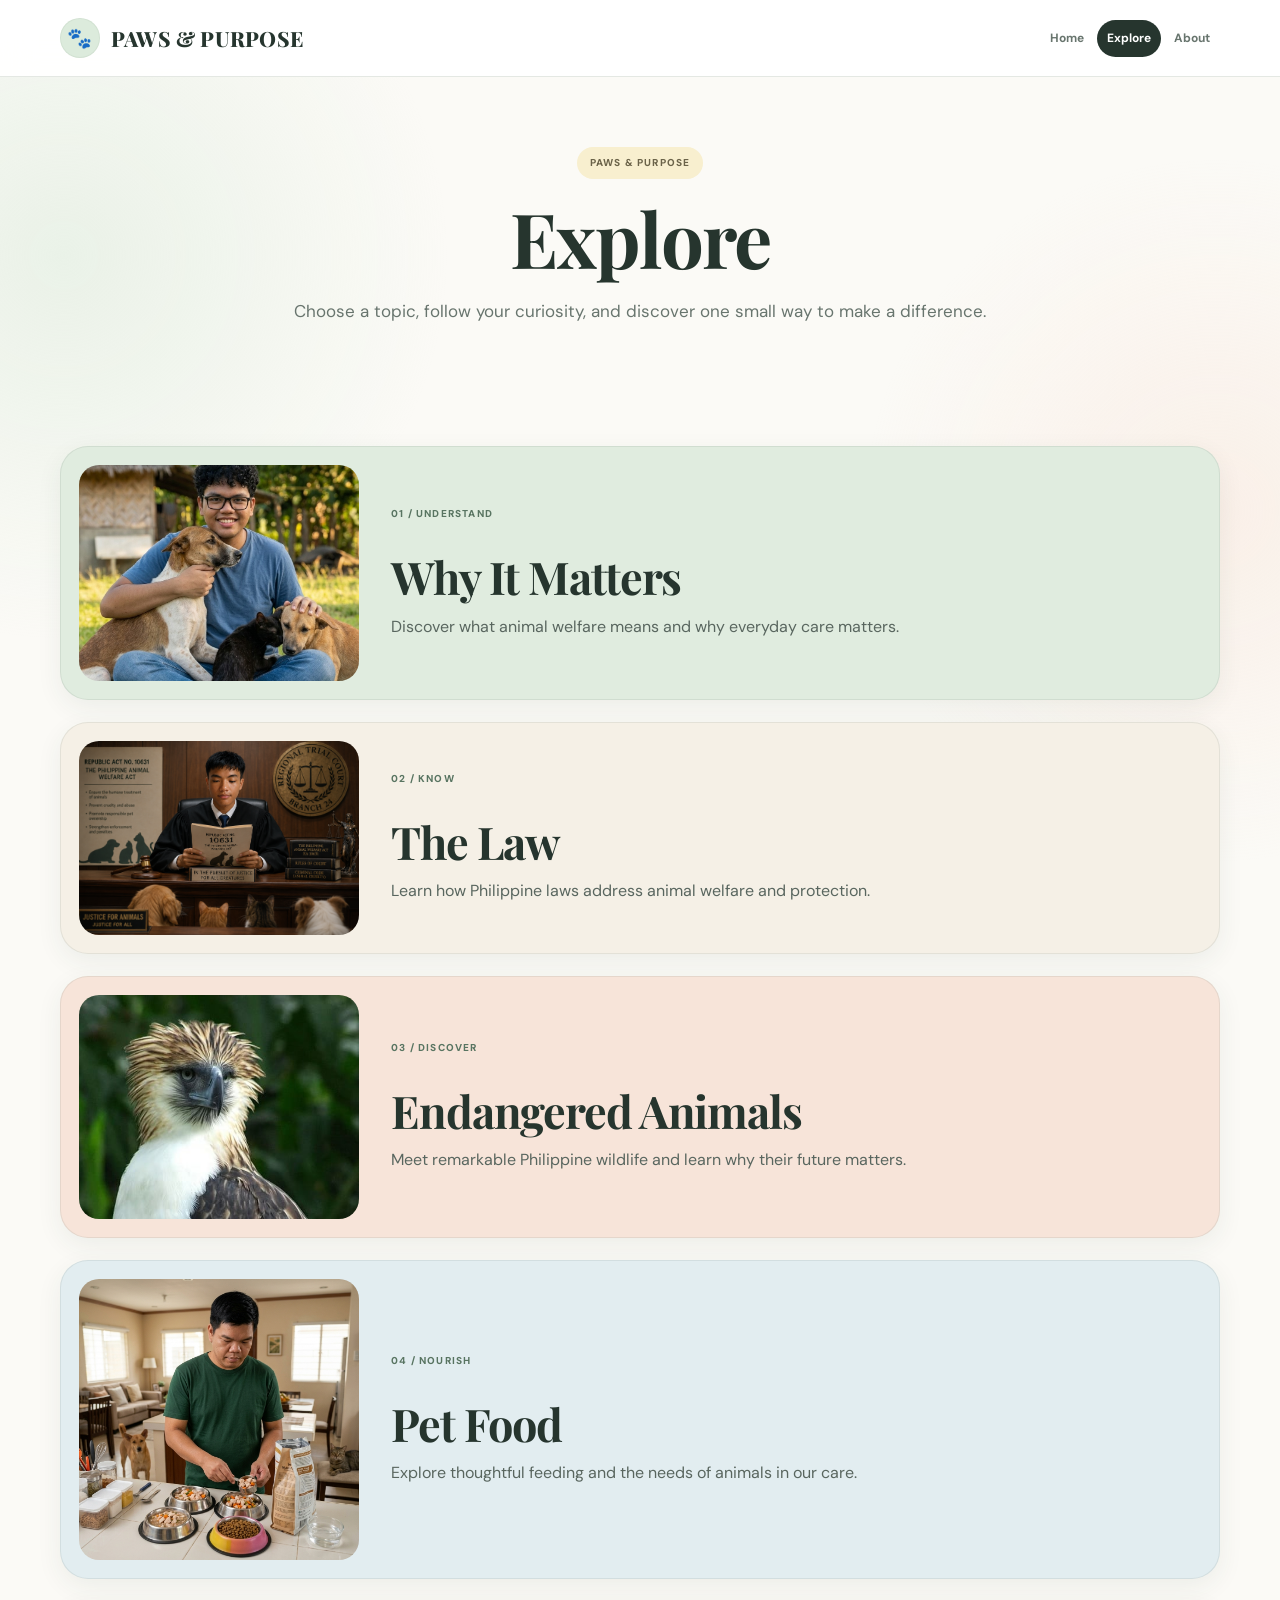
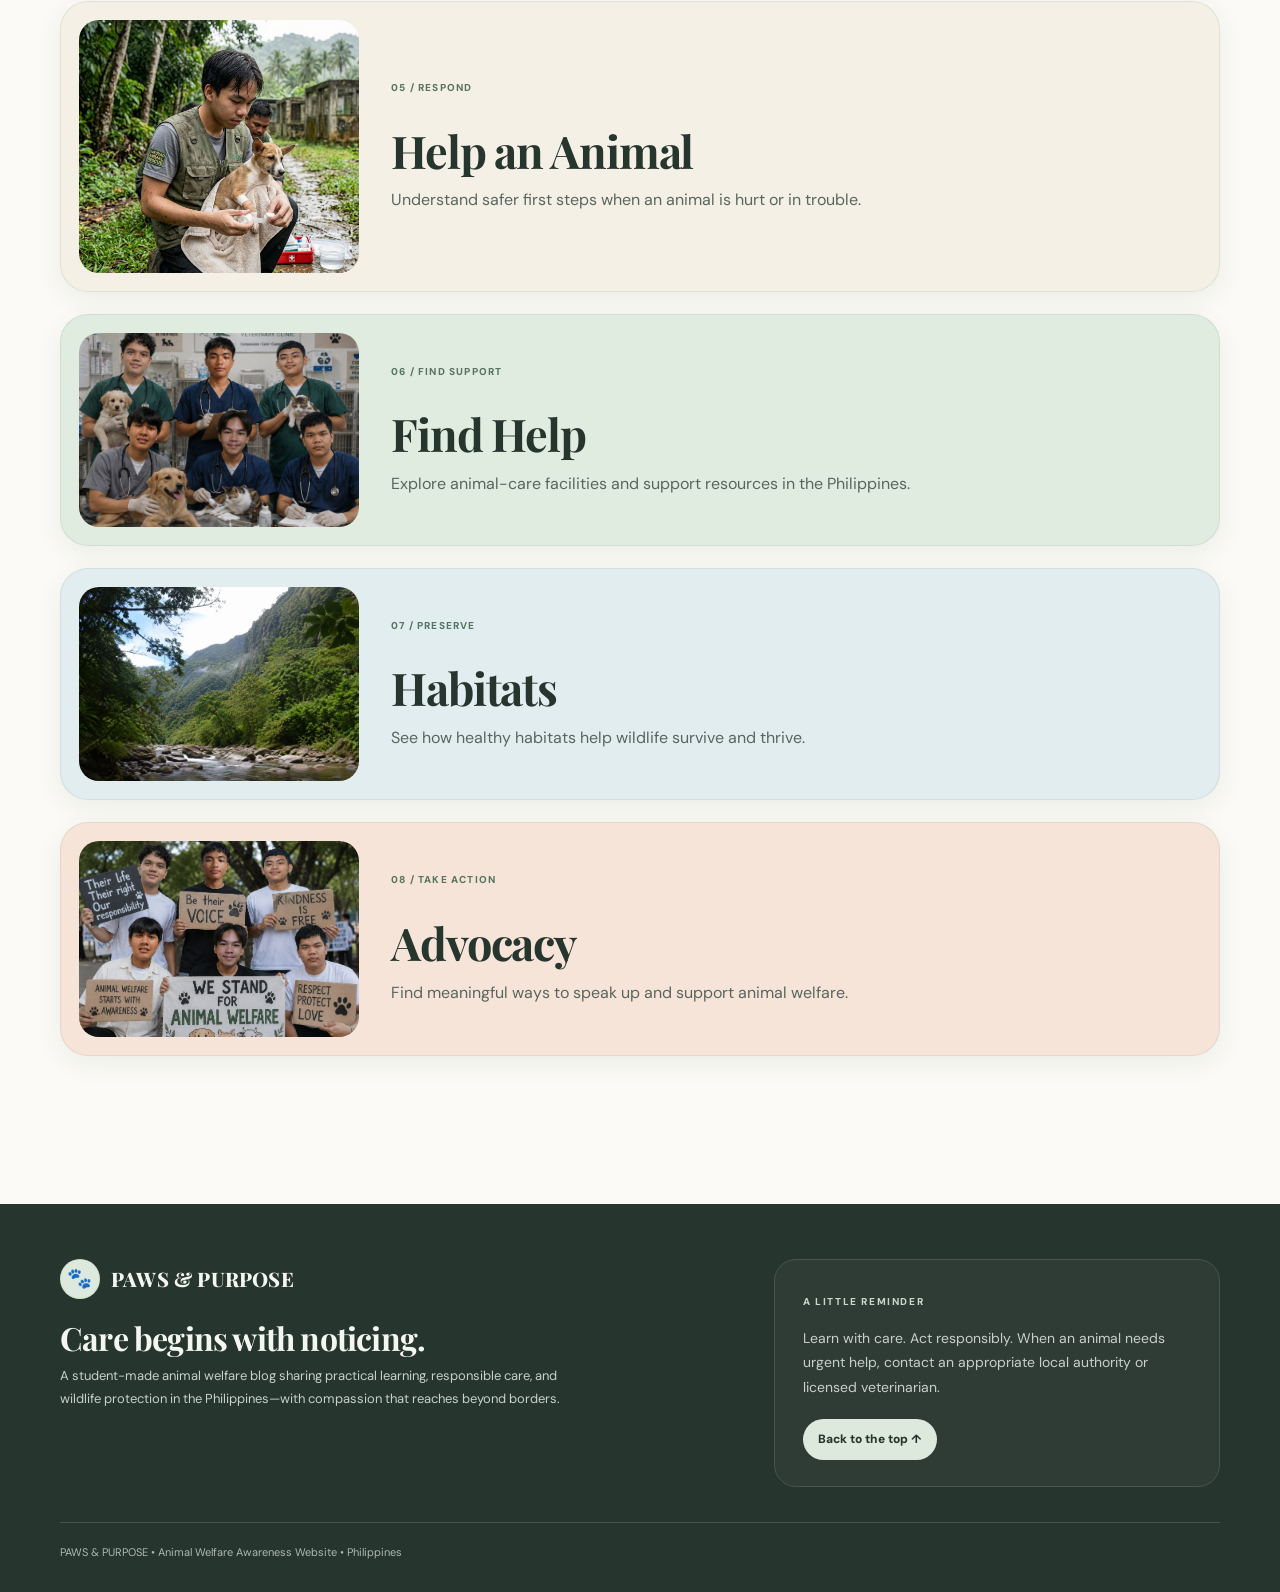
==== explore.html @ 61cf2f4e "source code and images" ====
<!DOCTYPE html>
<html lang="en">
<head>
<meta charset="UTF-8">
<meta name="viewport" content="width=device-width, initial-scale=1.0">
<title>PAWS & PURPOSE | Explore</title>
<link rel="stylesheet" href="style.css">
</head>
<body id="top">
<header class="site-header">
  <div class="container navbar">
    <a class="brand" href="index.html"><span class="brand-mark">🐾</span><span>PAWS & PURPOSE</span></a>
    <nav class="nav-links"><a class="" href="index.html">Home</a><a class="active" href="explore.html">Explore</a><a class="" href="about.html">About</a></nav>
  </div>
</header>
<main>
<section class="page-hero">
  <div class="container">
    <span class="kicker">PAWS & PURPOSE</span>
    <h1>Explore</h1>
    <p>Choose a topic, follow your curiosity, and discover one small way to make a difference.</p>
  </div>
</section>
<section class="section">
  <div class="container">
    <div class="explore-list">
      <a class="explore-topic explore-sage" href="importance.html">
        <div class="explore-topic-image"><img src="media/member1.jpg" alt="Why It Matters"></div>
        <div class="explore-topic-copy"><span class="explore-number">01 / UNDERSTAND</span><h2>Why It Matters</h2><p>Discover what animal welfare means and why everyday care matters.</p></div>
      </a>
      <a class="explore-topic explore-cream" href="animal-welfare-law.html">
        <div class="explore-topic-image"><img src="media/member2.png" alt="The Law"></div>
        <div class="explore-topic-copy"><span class="explore-number">02 / KNOW</span><h2>The Law</h2><p>Learn how Philippine laws address animal welfare and protection.</p></div>
      </a>
      <a class="explore-topic explore-peach" href="endangered.html">
        <div class="explore-topic-image"><img src="media/(Philippine Eagle).jpeg" alt="Endangered Animals"></div>
        <div class="explore-topic-copy"><span class="explore-number">03 / DISCOVER</span><h2>Endangered Animals</h2><p>Meet remarkable Philippine wildlife and learn why their future matters.</p></div>
      </a>
      <a class="explore-topic explore-blue" href="animal-food.html">
        <div class="explore-topic-image"><img src="media/member6.jpg" alt="Pet Food"></div>
        <div class="explore-topic-copy"><span class="explore-number">04 / NOURISH</span><h2>Pet Food</h2><p>Explore thoughtful feeding and the needs of animals in our care.</p></div>
      </a>
      <a class="explore-topic explore-cream" href="injured-animal.html">
        <div class="explore-topic-image"><img src="media/member5.jpg" alt="Help an Animal"></div>
        <div class="explore-topic-copy"><span class="explore-number">05 / RESPOND</span><h2>Help an Animal</h2><p>Understand safer first steps when an animal is hurt or in trouble.</p></div>
      </a>
      <a class="explore-topic explore-sage" href="facilities.html">
        <div class="explore-topic-image"><img src="media/clinic.png" alt="Find Help"></div>
        <div class="explore-topic-copy"><span class="explore-number">06 / FIND SUPPORT</span><h2>Find Help</h2><p>Explore animal-care facilities and support resources in the Philippines.</p></div>
      </a>
      <a class="explore-topic explore-blue" href="habitat.html">
        <div class="explore-topic-image"><img src="media/habitat.png" alt="Habitats"></div>
        <div class="explore-topic-copy"><span class="explore-number">07 / PRESERVE</span><h2>Habitats</h2><p>See how healthy habitats help wildlife survive and thrive.</p></div>
      </a>
      <a class="explore-topic explore-peach" href="advocacy.html">
        <div class="explore-topic-image"><img src="media/advocates.png" alt="Advocacy"></div>
        <div class="explore-topic-copy"><span class="explore-number">08 / TAKE ACTION</span><h2>Advocacy</h2><p>Find meaningful ways to speak up and support animal welfare.</p></div>
      </a>
    </div>
  </div>
</section>
</main>
<footer class="footer"><div class="container">
  <div class="footer-grid footer-home-grid">
    <div class="footer-brand-block"><a class="brand footer-brand" href="index.html"><span class="brand-mark">🐾</span><span>PAWS &amp; PURPOSE</span></a><h2>Care begins with noticing.</h2><p>A student-made animal welfare blog sharing practical learning, responsible care, and wildlife protection in the Philippines—with compassion that reaches beyond borders.</p></div>
    <div class="footer-note"><span class="footer-kicker">A little reminder</span><p>Learn with care. Act responsibly. When an animal needs urgent help, contact an appropriate local authority or licensed veterinarian.</p><div class="footer-actions"><a class="footer-back-top" href="#top">Back to the top ↑</a></div></div>
  </div>
  <div class="footer-bottom">PAWS &amp; PURPOSE <span>•</span> Animal Welfare Awareness Website <span>•</span> Philippines</div>
</div></footer>
</body>
</html>
---- style.css ----
@import url('https://fonts.googleapis.com/css2?family=DM+Sans:wght@400;500;600;700&family=Playfair+Display:wght@500;600;700&display=swap');

:root{
  --cream:#fbfaf6;
  --paper:#ffffff;
  --sage:#dcebdc;
  --sage-dark:#587461;
  --mint:#e8f2eb;
  --blue:#e2f0f2;
  --peach:#f8e3d7;
  --yellow:#f8efcf;
  --rose:#f1dfe5;
  --ink:#26352e;
  --muted:#68756e;
  --line:#e4e8e3;
  --soft-line:#edf0ec;
  --shadow:0 18px 50px rgba(48,67,57,.10);
  --shadow-small:0 8px 26px rgba(48,67,57,.07);
  --radius:24px;
}

*{box-sizing:border-box;margin:0;padding:0}

html{
  scroll-behavior:smooth;
  background:var(--cream);
}

body{
  background:
    radial-gradient(circle at 5% 8%,rgba(220,235,220,.55),transparent 24rem),
    radial-gradient(circle at 95% 16%,rgba(248,227,215,.45),transparent 22rem),
    var(--cream);
  color:var(--ink);
  font-family:"DM Sans",system-ui,-apple-system,BlinkMacSystemFont,"Segoe UI",sans-serif;
  line-height:1.75;
}

a{color:inherit;text-decoration:none}
img{display:block;max-width:100%}
.container{width:min(1160px,92%);margin:auto}

/* =========================
   HEADER / BLOG NAVIGATION
   ========================= */

.site-header{
  position:sticky;
  top:0;
  z-index:100;
  background:rgba(255,255,255,.94);
  backdrop-filter:blur(16px);
  border-bottom:1px solid var(--line);
}

.navbar{
  min-height:76px;
  display:flex;
  align-items:center;
  justify-content:space-between;
  gap:22px;
}

.brand{
  display:flex;
  align-items:center;
  gap:11px;
  flex:none;
  font-weight:800;
  letter-spacing:.015em;
}

.brand-mark{
  width:40px;
  height:40px;
  border-radius:50%;
  display:grid;
  place-items:center;
  background:var(--sage);
  box-shadow:inset 0 0 0 1px rgba(88,116,97,.08);
  font-size:20px;
}

.brand span:last-child{
  font-family:"Playfair Display",Georgia,serif;
  font-size:21px;
  letter-spacing:.01em;
}

.nav-links{
  display:flex;
  flex-wrap:wrap;
  justify-content:flex-end;
  gap:3px;
}

.nav-links a{
  position:relative;
  padding:8px 10px;
  border-radius:999px;
  color:var(--muted);
  font-size:12px;
  font-weight:700;
  transition:background .2s ease,color .2s ease,transform .2s ease;
}

.nav-links a:hover{
  background:var(--mint);
  color:var(--ink);
  transform:translateY(-1px);
}

.nav-links a.active{
  background:var(--ink);
  color:#fff;
}

/* =========================
   TYPOGRAPHY
   ========================= */

h1,h2,h3{
  font-family:"Playfair Display",Georgia,serif;
  line-height:1.08;
  letter-spacing:-.025em;
}

.kicker{
  display:inline-flex;
  align-items:center;
  gap:7px;
  background:var(--yellow);
  padding:7px 13px;
  border-radius:999px;
  text-transform:uppercase;
  letter-spacing:.12em;
  font-size:10px;
  font-weight:800;
  color:#6b6349;
  margin-bottom:18px;
}

.eyebrow{
  color:var(--sage-dark);
  font-weight:800;
  font-size:11px;
  text-transform:uppercase;
  letter-spacing:.14em;
}

/* =========================
   HOME / FEATURED BLOG STYLE
   ========================= */

.hero{
  padding:72px 0 64px;
  position:relative;
  overflow:hidden;
}

.hero:before,
.hero:after{
  content:"";
  position:absolute;
  border-radius:50%;
  z-index:-1;
  pointer-events:none;
}

.hero:before{
  width:440px;
  height:440px;
  background:var(--sage);
  right:-170px;
  top:-180px;
  opacity:.68;
}

.hero:after{
  width:320px;
  height:320px;
  background:var(--peach);
  left:-180px;
  bottom:-190px;
  opacity:.62;
}

.hero-grid{
  display:grid;
  grid-template-columns:minmax(0,1fr) minmax(400px,.9fr);
  gap:64px;
  align-items:center;
}

.hero h1{
  font-size:clamp(50px,6.8vw,82px);
  max-width:700px;
}

.hero h1 em{
  font-style:normal;
  color:var(--sage-dark);
}

.hero-lead{
  font-size:18px;
  color:var(--muted);
  max-width:650px;
  margin:22px 0 28px;
}

.hero-actions{
  display:flex;
  flex-wrap:wrap;
  gap:10px;
}

.btn{
  display:inline-flex;
  align-items:center;
  justify-content:center;
  padding:12px 19px;
  border-radius:999px;
  font-weight:800;
  font-size:13px;
  transition:transform .2s ease,box-shadow .2s ease,background .2s ease;
}

.btn:hover{
  transform:translateY(-2px);
  box-shadow:0 10px 24px rgba(48,67,57,.12);
}

.btn-primary{
  background:var(--ink);
  color:#fff;
}

.btn-soft{
  background:#fff;
  border:1px solid var(--line);
}

.feature-photo{
  min-height:500px;
  overflow:hidden;
  border-radius:30px;
  background:var(--sage);
  box-shadow:var(--shadow);
  position:relative;
}

.feature-photo:after{
  content:"";
  position:absolute;
  inset:0;
  box-shadow:inset 0 0 0 1px rgba(255,255,255,.35);
  pointer-events:none;
}

.feature-photo img{
  width:100%;
  height:500px;
  object-fit:cover;
}

/* =========================
   SECTIONS
   ========================= */

.section{
  padding:78px 0;
}

.section + .section{
  padding-top:20px;
}

.section-head{
  display:flex;
  align-items:end;
  justify-content:space-between;
  gap:30px;
  margin-bottom:30px;
}

.section-head h2{
  font-size:clamp(38px,5vw,58px);
  max-width:650px;
}

.section-head p{
  max-width:500px;
  color:var(--muted);
  font-size:15px;
}

/* Main article = editorial blog page */

.article{
  max-width:870px;
  margin:0 auto;
  background:var(--paper);
  border:1px solid var(--line);
  border-radius:28px;
  padding:clamp(30px,5vw,62px);
  box-shadow:var(--shadow-small);
}

.article .eyebrow{
  display:block;
  margin-bottom:8px;
}

.article h2{
  font-size:clamp(38px,5vw,58px);
  margin-bottom:22px;
}

.article p{
  margin:0 0 20px;
  color:#4b5952;
  font-size:16px;
}

.article p.lead{
  color:var(--ink);
  font-size:19px;
  line-height:1.8;
}

/* =========================
   MEMBER FEATURE — TITLE > IMAGE > ARTICLE
   ========================= */

.member-highlight{
  margin:30px 0 42px;
  display:grid;
  grid-template-columns:250px minmax(0,1fr);
  gap:28px;
  align-items:center;
  padding:16px;
  background:var(--blue);
  border:1px solid rgba(104,135,139,.12);
  border-radius:26px;
}

.member-photo{
  overflow:hidden;
  aspect-ratio:4/3;
  border-radius:20px;
  background:var(--sage);
  box-shadow:0 8px 22px rgba(48,67,57,.08);
}

.member-photo img{
  width:100%;
  height:100%;
  object-fit:cover;
}

.member-copy small{
  display:block;
  font-weight:800;
  text-transform:uppercase;
  letter-spacing:.12em;
  color:var(--sage-dark);
  font-size:10px;
}

.member-copy h3{
  font-size:29px;
  margin:5px 0 8px;
}

.member-copy p{
  margin:0;
  font-size:14px;
  color:var(--muted);
}

/* Large highlight image used by Habitat, Advocacy, Facilities */

.story-image{
  margin:32px 0 40px;
  border-radius:28px;
  overflow:hidden;
  background:var(--sage);
  box-shadow:var(--shadow-small);
}

.story-image img{
  width:100%;
  height:540px;
  object-fit:cover;
}

.story-caption{
  padding:13px 17px;
  background:#fff;
  border:1px solid var(--line);
  border-top:0;
  color:var(--muted);
  font-size:12px;
}


/* Homepage hero: title on the left, wide image with the short introduction beneath */
.hero-side{
  min-width:0;
}

.hero-feature-copy{
  margin:18px 0 0;
  max-width:none;
  color:var(--muted);
  font-size:15px;
  line-height:1.75;
}

.homepage-idea-head h2{
  max-width:none;
  width:100%;
}

/* Wide image + caption beneath it for Habitat, Advocacy, and Facilities only */
.page-hero + .section .story-image.member-highlight{
  display:block;
  padding:0;
  background:transparent;
  border:0;
  border-radius:0;
  box-shadow:none;
}

.page-hero + .section .story-image.member-highlight img{
  width:100%;
  height:500px;
  object-fit:cover;
  border-radius:28px;
  box-shadow:var(--shadow-small);
}

.page-hero + .section .story-image.member-highlight .story-caption{
  margin-top:16px;
  padding:0;
  background:transparent;
  border:0;
  color:var(--muted);
  font-size:15px;
}

/* =========================
   BLOG-LIKE CARDS
   ========================= */

.callout-grid{
  display:grid;
  grid-template-columns:repeat(3,1fr);
  gap:20px;
  margin-top:28px;
}

.callout{
  position:relative;
  min-height:190px;
  padding:27px;
  border-radius:25px;
  border:1px solid var(--line);
  background:#fff;
  box-shadow:var(--shadow-small);
  overflow:hidden;
  transition:transform .2s ease,box-shadow .2s ease;
}

.callout:hover{
  transform:translateY(-5px);
  box-shadow:var(--shadow);
}

.callout:nth-child(2){background:var(--sage)}
.callout:nth-child(3){background:var(--peach)}

.callout h3{
  font-size:30px;
  margin-bottom:9px;
}

.callout p{
  color:var(--muted);
  font-size:14px;
  max-width:330px;
}

/* =========================
   QUOTE / TAGS
   ========================= */

.quote{
  margin:32px 0;
  padding:25px 28px;
  border-left:5px solid var(--sage-dark);
  background:var(--sage);
  border-radius:0 18px 18px 0;
  font-family:"Playfair Display",serif;
  font-size:23px;
  line-height:1.45;
}

.pill-list{
  display:flex;
  flex-wrap:wrap;
  gap:8px;
  margin:20px 0;
}

.pill{
  padding:7px 12px;
  background:var(--yellow);
  border:1px solid rgba(107,99,73,.08);
  border-radius:999px;
  font-size:12px;
  font-weight:700;
}

/* =========================
   ENDANGERED ANIMAL LIST
   Article comes BEFORE this grid
   ========================= */

.animal-grid{
  display:grid;
  grid-template-columns:repeat(2,1fr);
  gap:24px;
  margin-top:36px;
}

.animal-card{
  background:#fff;
  border:1px solid var(--line);
  border-radius:26px;
  overflow:hidden;
  box-shadow:var(--shadow-small);
  transition:transform .2s ease,box-shadow .2s ease;
}

.animal-card:hover{
  transform:translateY(-4px);
  box-shadow:var(--shadow);
}

.animal-card img{
  width:100%;
  height:285px;
  object-fit:cover;
  background:var(--sage);
}

.animal-body{
  padding:25px;
}

.animal-body h3{
  font-size:30px;
  margin-bottom:9px;
}

.status{
  display:inline-block;
  padding:6px 10px;
  border-radius:999px;
  background:var(--rose);
  font-size:10px;
  font-weight:800;
  text-transform:uppercase;
  letter-spacing:.09em;
  margin-bottom:13px;
}

.animal-body p{
  font-size:14px;
  color:var(--muted);
  margin:7px 0;
}

.animal-body b{
  color:var(--ink);
}

/* =========================
   FOOD PAGE
   ========================= */

.food-grid{
  display:grid;
  grid-template-columns:repeat(3,1fr);
  gap:20px;
  margin-top:35px;
}

.food-card{
  padding:28px;
  border-radius:26px;
  background:#fff;
  border:1px solid var(--line);
  box-shadow:var(--shadow-small);
}

.food-card.safe{background:var(--sage)}
.food-card.caution{background:var(--peach)}

.food-card h3{
  font-size:30px;
  margin-bottom:15px;
}

.food-card ul{
  padding-left:19px;
  color:#4e5d55;
  font-size:14px;
}

.food-card li{margin:8px 0}

/* =========================
   EMERGENCY STEPS
   ========================= */

.steps{
  display:grid;
  gap:16px;
  margin-top:30px;
}

.step{
  display:grid;
  grid-template-columns:65px minmax(0,1fr);
  gap:18px;
  align-items:start;
  background:#fff;
  border:1px solid var(--line);
  padding:23px;
  border-radius:23px;
  box-shadow:var(--shadow-small);
}

.step-number{
  width:50px;
  height:50px;
  border-radius:50%;
  display:grid;
  place-items:center;
  background:var(--sage);
  font-family:"Playfair Display",serif;
  font-size:24px;
  font-weight:700;
}

.step h3{
  font-size:25px;
  margin-bottom:4px;
}

.step p{
  color:var(--muted);
  font-size:14px;
}

/* =========================
   FACILITIES
   ========================= */

.facility-grid{
  display:grid;
  grid-template-columns:repeat(2,1fr);
  gap:20px;
  margin-top:35px;
}

.facility{
  padding:27px;
  border-radius:26px;
  background:#fff;
  border:1px solid var(--line);
  box-shadow:var(--shadow-small);
}

.facility:nth-child(even){background:var(--blue)}

.facility .tag{
  font-size:10px;
  text-transform:uppercase;
  letter-spacing:.11em;
  font-weight:800;
  color:var(--sage-dark);
}

.facility h3{
  font-size:29px;
  margin:7px 0 10px;
}

.facility p{
  font-size:14px;
  color:var(--muted);
  margin:6px 0;
}

.facility .address{
  color:var(--ink);
  font-weight:600;
}

/* =========================
   WARNINGS / SOURCES
   ========================= */

.warning{
  margin-top:30px;
  padding:23px 26px;
  border-radius:23px;
  background:var(--yellow);
  border:1px solid #eadfbd;
  color:#5f5842;
  font-size:14px;
}

.source-box{
  margin-top:35px;
  padding:24px;
  border-radius:22px;
  background:#f4f6f2;
  border:1px dashed #cbd4ca;
}

.source-box h3{
  font-size:23px;
  margin-bottom:10px;
}

.source-box p,
.source-box li{
  font-size:13px;
  color:var(--muted);
}

.source-box ul{padding-left:18px}

/* =========================
   PAGE HEADERS
   ========================= */

.page-hero{
  padding:70px 0 42px;
  text-align:center;
}

.page-hero h1{
  font-size:clamp(46px,6.5vw,76px);
  max-width:900px;
  margin:0 auto 18px;
}

.page-hero p{
  max-width:720px;
  margin:auto;
  color:var(--muted);
  font-size:17px;
}

/* =========================
   ABOUT
   ========================= */

.about-photo{
  border-radius:30px;
  overflow:hidden;
  background:var(--sage);
  box-shadow:var(--shadow);
}

.about-photo img{
  width:100%;
  height:540px;
  object-fit:cover;
}

/* =========================
   FOOTER
   ========================= */

.footer{
  margin-top:70px;
  background:var(--ink);
  color:#f4f6f2;
  padding:55px 0 30px;
}

.footer-grid{
  display:grid;
  grid-template-columns:1fr 1fr;
  gap:45px;
}

.footer h2{
  font-size:32px;
  margin-bottom:10px;
}

.footer p{
  color:#c7d0ca;
  font-size:13px;
  max-width:520px;
}

.footer-links{
  display:flex;
  flex-wrap:wrap;
  gap:8px;
  margin-top:18px;
}

.footer-links a{
  padding:8px 12px;
  border:1px solid #536159;
  border-radius:999px;
  font-size:12px;
  color:#e4e9e5;
  transition:background .2s ease;
}

.footer-links a:hover{
  background:#536159;
}

.footer-bottom{
  border-top:1px solid #46544c;
  margin-top:35px;
  padding-top:20px;
  font-size:11px;
  color:#aeb9b2;
}

/* =========================
   RESPONSIVE
   ========================= */

@media(max-width:950px){
  .navbar{
    align-items:flex-start;
    padding:13px 0;
    flex-direction:column;
  }

  .nav-links{
    justify-content:flex-start;
  }

  .hero-grid{
    grid-template-columns:1fr;
    gap:35px;
  }

  .feature-photo{
    min-height:420px;
  }

  .feature-photo img{
    height:420px;
  }

  .section-head{
    align-items:flex-start;
    flex-direction:column;
  }

  .hero-feature-copy{
    font-size:15px;
  }

  .callout-grid,
  .food-grid{
    grid-template-columns:1fr;
  }

  .member-highlight{
    grid-template-columns:210px minmax(0,1fr);
  }

  .animal-grid,
  .facility-grid{
    grid-template-columns:1fr;
  }

  .footer-grid{
    grid-template-columns:1fr;
  }
}

@media(max-width:650px){
  .container{width:min(92%,560px)}

  .nav-links{
    gap:3px;
  }

  .nav-links a{
    font-size:10px;
    padding:6px 8px;
  }

  .hero{
    padding:50px 0 48px;
  }

  .hero h1{
    font-size:48px;
  }

  .hero-lead{
    font-size:16px;
  }

  .section{
    padding:54px 0;
  }

  .article{
    padding:25px;
    border-radius:23px;
  }

  .article h2{
    font-size:39px;
  }

  .article p{
    font-size:15px;
  }

  .article p.lead{
    font-size:17px;
  }

  .member-highlight{
    grid-template-columns:1fr;
  }

  .member-photo{
    max-width:100%;
  }

  .story-image img{
    height:330px;
  }

  .page-hero + .section .story-image.member-highlight img{
    height:330px;
    border-radius:23px;
  }


  .animal-card img{
    height:250px;
  }

  .step{
    grid-template-columns:1fr;
  }

  .feature-photo img,
  .about-photo img{
    height:330px;
  }

  .page-hero{
    padding:50px 0 32px;
  }

  .page-hero h1{
    font-size:46px;
  }

  .page-hero p{
    font-size:15px;
  }
}

/* HOMEPAGE EXPLORE CARDS + REFINED FOOTER */
.explore-heading{margin-bottom:28px}
.explore-heading h2{font-size:clamp(34px,4vw,48px);margin:12px 0}
.explore-heading .section-intro{max-width:620px;color:var(--muted);font-size:16px;line-height:1.7}
.explore-grid{grid-template-columns:repeat(4,minmax(0,1fr));gap:18px}
.explore-card{display:flex;flex-direction:column;align-items:flex-start;min-height:245px;padding:25px 24px;text-decoration:none;color:var(--ink);border:1px solid rgba(68,91,76,.10);transition:transform .22s ease,box-shadow .22s ease}
.explore-card:hover{transform:translateY(-5px);box-shadow:var(--shadow)}
.explore-sage{background:#e0ecdf}.explore-cream{background:#f5f0e6}.explore-peach{background:#f7e4d9}.explore-blue{background:#e2edf0}
.explore-number{font-size:10px;font-weight:800;letter-spacing:.12em;color:var(--sage-dark);margin-bottom:20px}
.explore-card h3{font-size:25px;margin:0 0 12px}
.explore-card p{font-size:14px;line-height:1.65;color:#59665f;margin:0 0 22px}
.explore-arrow{display:flex;justify-content:space-between;align-items:center;width:100%;margin-top:auto;padding-top:13px;border-top:1px solid rgba(68,91,76,.2);font-size:12px;font-weight:800}
.explore-arrow b{font-size:18px}
.footer-home-grid{grid-template-columns:1.2fr .8fr;align-items:start}
.footer-brand{display:inline-flex;color:inherit;margin-bottom:22px}
.footer-brand .brand-mark{background:#dce9dc}
.footer-brand span:last-child{font-family:"Playfair Display",Georgia,serif;font-size:20px}
.footer-note{padding:26px 28px;border:1px solid #46544c;border-radius:22px;background:rgba(255,255,255,.035)}
.footer-kicker{font-size:10px;text-transform:uppercase;letter-spacing:.16em;font-weight:800;color:#c9d8cc}
.footer-note p{font-size:14px;line-height:1.75;margin:12px 0 20px}
.footer-actions{display:flex;flex-wrap:wrap;gap:10px;align-items:center;margin-top:20px}
.footer-explore,.footer-back-top{display:inline-flex;padding:10px 15px;border-radius:999px;font-size:12px;font-weight:800;text-decoration:none}
.footer-explore{background:#dce9dc;color:#24342e}
.footer-back-top{background:#dce9dc;color:#24342e}
@media(max-width:950px){.explore-grid{grid-template-columns:repeat(2,minmax(0,1fr))}.footer-home-grid{grid-template-columns:1fr}}
@media(max-width:560px){.explore-grid{grid-template-columns:1fr}.explore-card{min-height:210px}}

/* =========================
   EXPLORE PAGE / HOMEPAGE EXPLORE BUTTON
   ========================= */

.explore-landing{
  display:flex;
  align-items:flex-end;
  justify-content:space-between;
  gap:35px;
  min-height:260px;
  padding:42px 44px;
  background:var(--sage);
  border:1px solid rgba(88,116,97,.12);
  border-radius:30px;
  box-shadow:var(--shadow-small);
  transition:transform .22s ease,box-shadow .22s ease;
}

.explore-landing:hover{
  transform:translateY(-5px);
  box-shadow:var(--shadow);
}

.explore-landing-copy{max-width:760px}
.explore-landing-copy h3{font-size:clamp(38px,5vw,62px);margin:10px 0 13px}
.explore-landing-copy p{max-width:700px;color:#59665f;font-size:16px;line-height:1.75}
.explore-landing-action{flex:none;display:flex;align-items:center;gap:12px;padding:12px 16px;border-top:1px solid rgba(68,91,76,.22);font-size:13px;font-weight:800;color:var(--ink)}
.explore-landing-action b{font-size:20px}

.explore-list{display:flex;flex-direction:column;gap:22px}

.explore-topic{
  display:grid;
  grid-template-columns:280px minmax(0,1fr);
  min-height:230px;
  gap:32px;
  padding:18px;
  border:1px solid rgba(68,91,76,.10);
  border-radius:28px;
  color:var(--ink);
  box-shadow:var(--shadow-small);
  transition:transform .22s ease,box-shadow .22s ease;
}

.explore-topic:hover{transform:translateY(-5px);box-shadow:var(--shadow)}
.explore-topic-image{overflow:hidden;border-radius:20px;min-height:194px;background:var(--sage)}
.explore-topic-image img{width:100%;height:100%;min-height:194px;object-fit:cover}
.explore-topic-copy{display:flex;flex-direction:column;justify-content:center;padding:18px 22px 18px 0}
.explore-topic-copy h2{font-size:clamp(31px,4vw,45px);margin:9px 0 12px}
.explore-topic-copy p{max-width:650px;margin:0;color:#59665f;font-size:16px;line-height:1.75}
.explore-cream{background:#f5f0e6}
.explore-peach{background:#f7e4d9}
.explore-blue{background:#e2edf0}

@media(max-width:760px){
  .explore-landing{flex-direction:column;align-items:flex-start;padding:32px 28px;min-height:230px}
  .explore-landing-copy h3{font-size:40px}
  .explore-topic{grid-template-columns:1fr;gap:16px}
  .explore-topic-image,.explore-topic-image img{min-height:220px;height:220px}
  .explore-topic-copy{padding:8px 10px 20px}
}
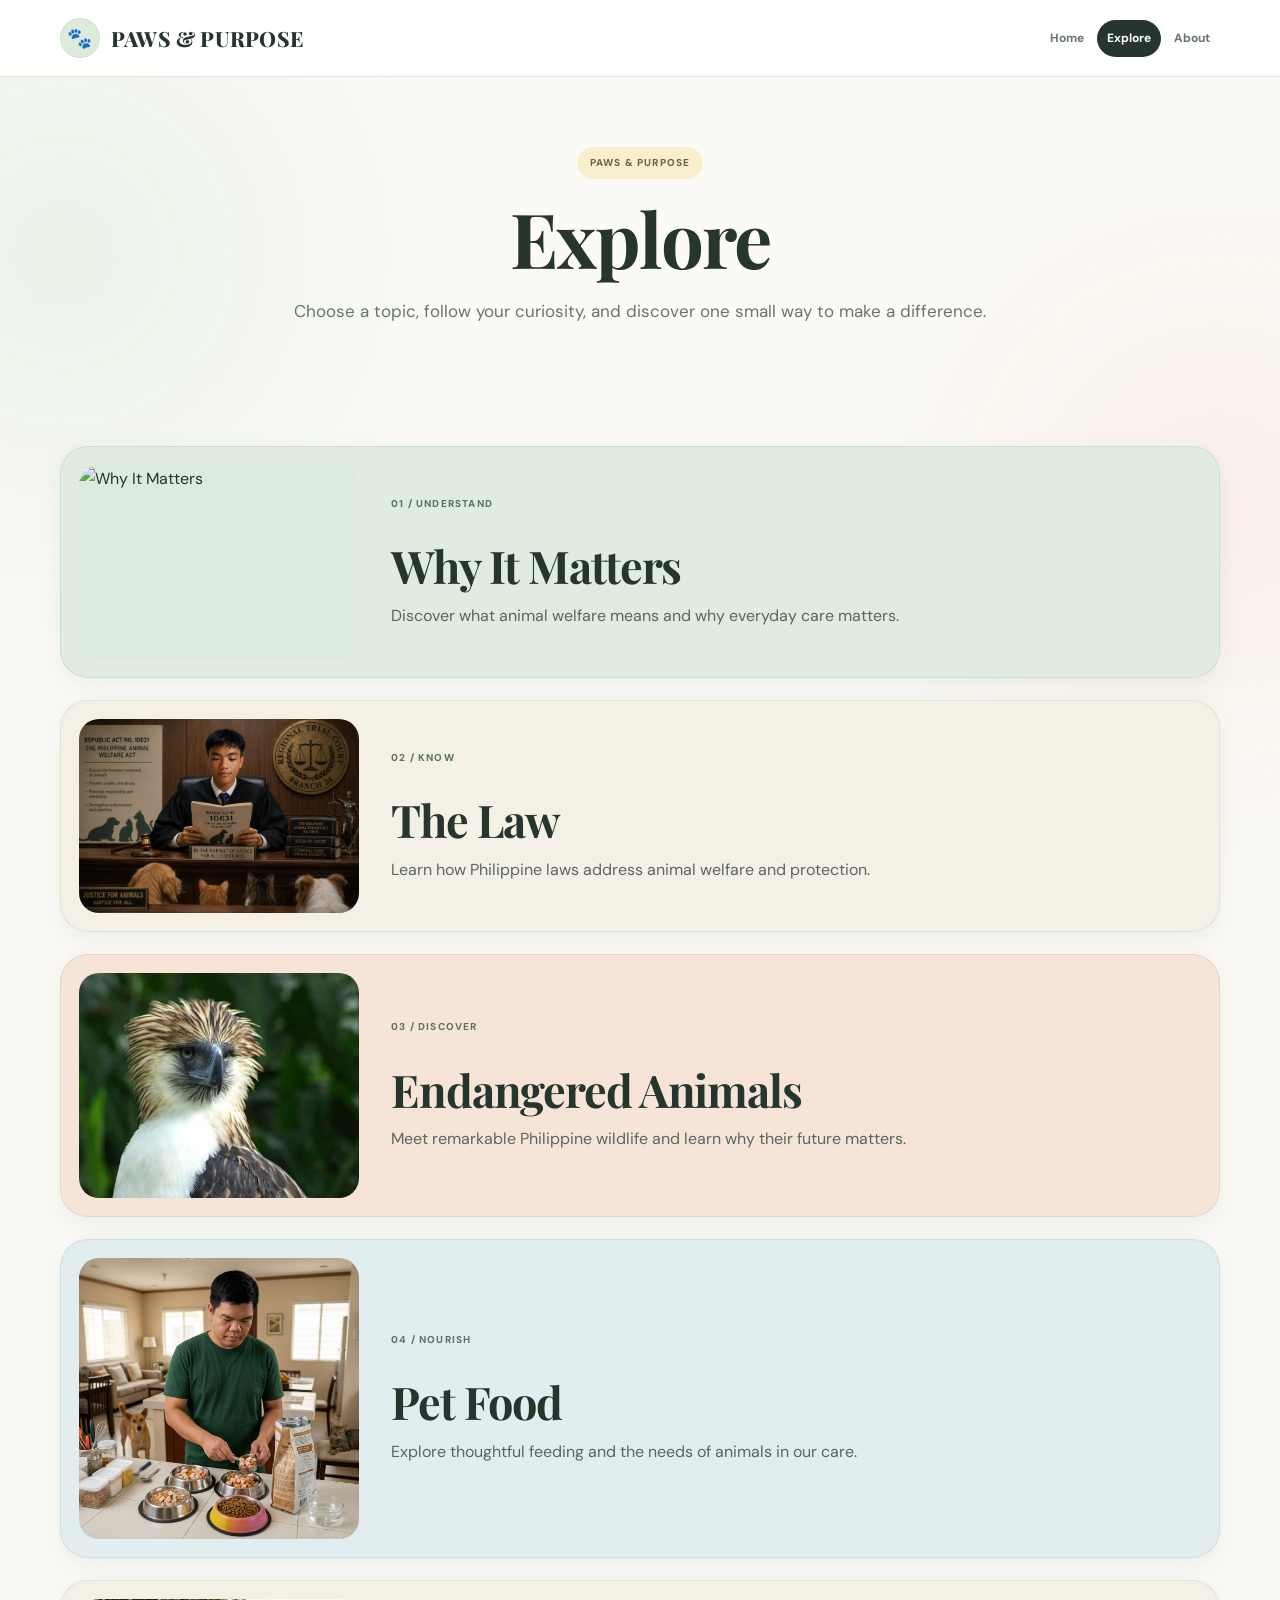
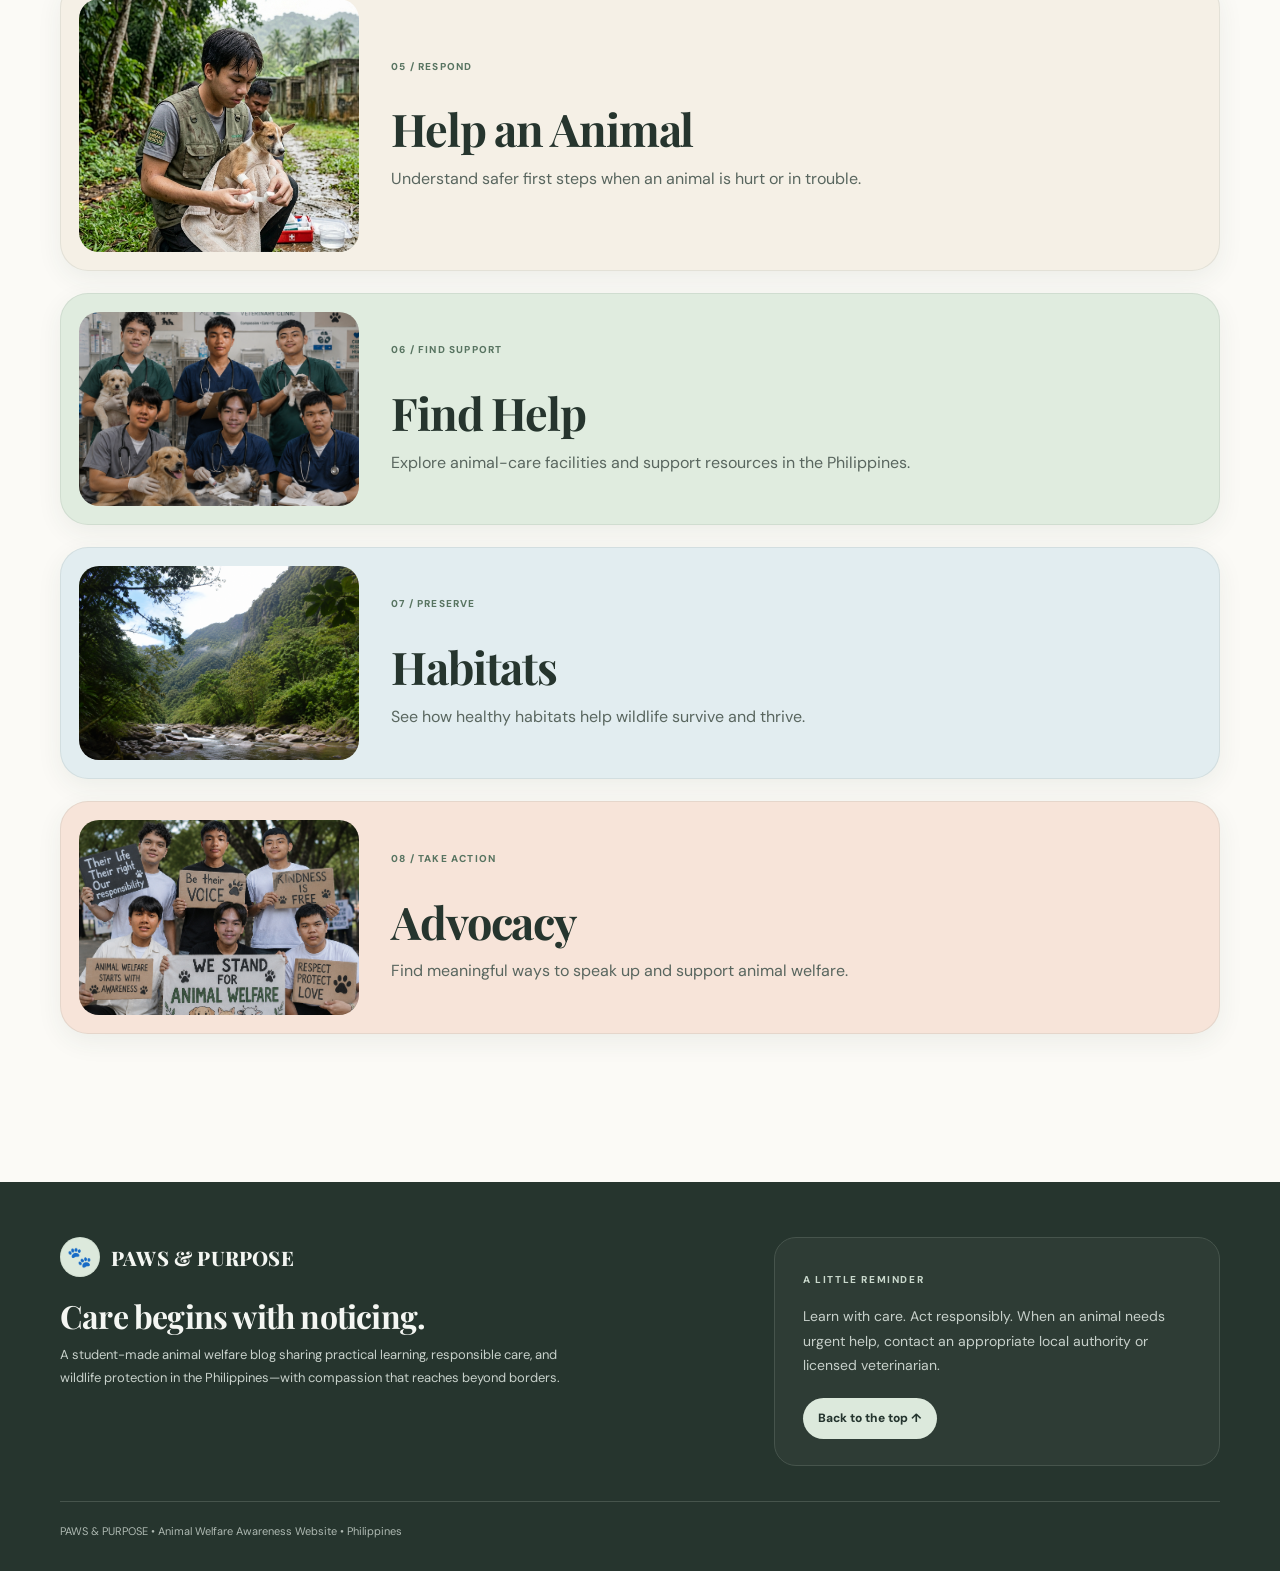
==== commit a528f25d: "Update explore.html" ====
--- a/explore.html
+++ b/explore.html
@@ -25,7 +25,7 @@
   <div class="container">
     <div class="explore-list">
       <a class="explore-topic explore-sage" href="importance.html">
-        <div class="explore-topic-image"><img src="media/member1.jpg" alt="Why It Matters"></div>
+        <div class="explore-topic-image"><img src="media/member3.jpg" alt="Why It Matters"></div>
         <div class="explore-topic-copy"><span class="explore-number">01 / UNDERSTAND</span><h2>Why It Matters</h2><p>Discover what animal welfare means and why everyday care matters.</p></div>
       </a>
       <a class="explore-topic explore-cream" href="animal-welfare-law.html">
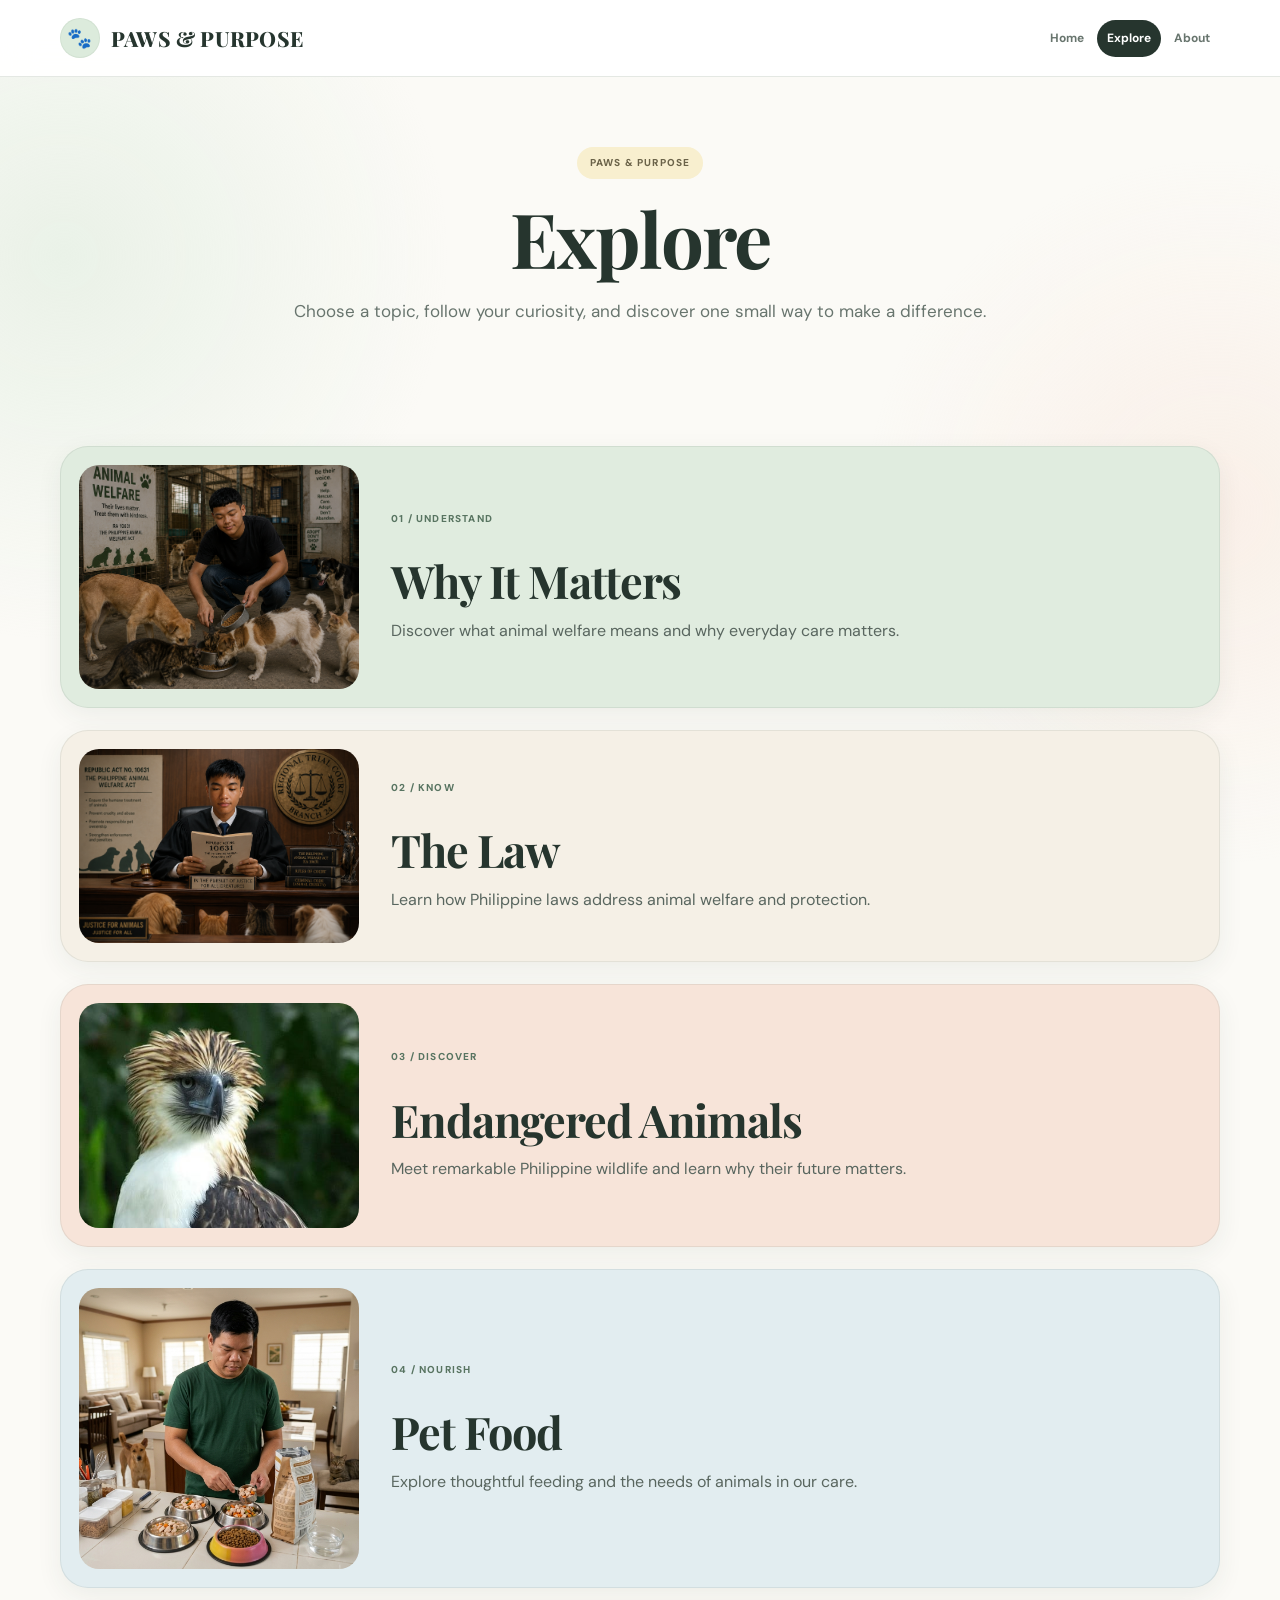
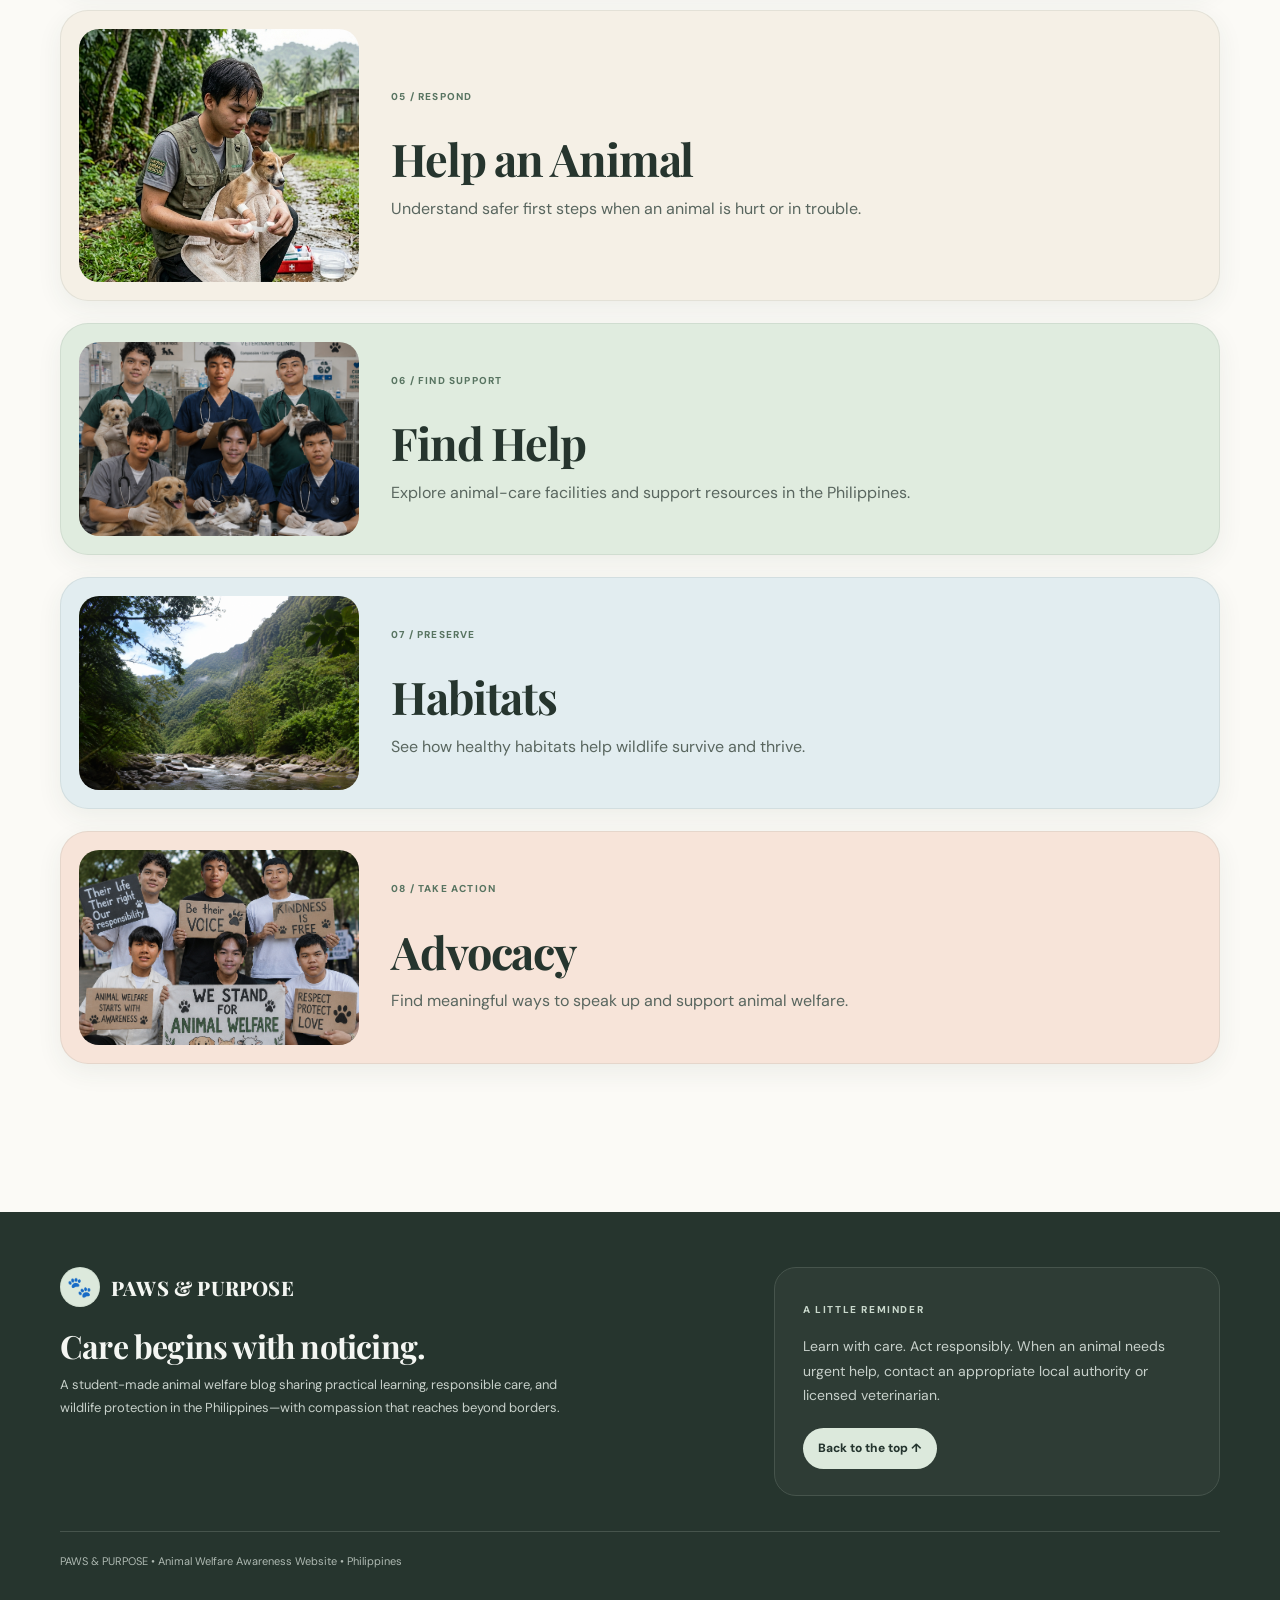
==== commit d8cde528: "Update explore.html" ====
--- a/explore.html
+++ b/explore.html
@@ -25,7 +25,7 @@
   <div class="container">
     <div class="explore-list">
       <a class="explore-topic explore-sage" href="importance.html">
-        <div class="explore-topic-image"><img src="media/member3.jpg" alt="Why It Matters"></div>
+        <div class="explore-topic-image"><img src="media/member3.png" alt="Why It Matters"></div>
         <div class="explore-topic-copy"><span class="explore-number">01 / UNDERSTAND</span><h2>Why It Matters</h2><p>Discover what animal welfare means and why everyday care matters.</p></div>
       </a>
       <a class="explore-topic explore-cream" href="animal-welfare-law.html">
